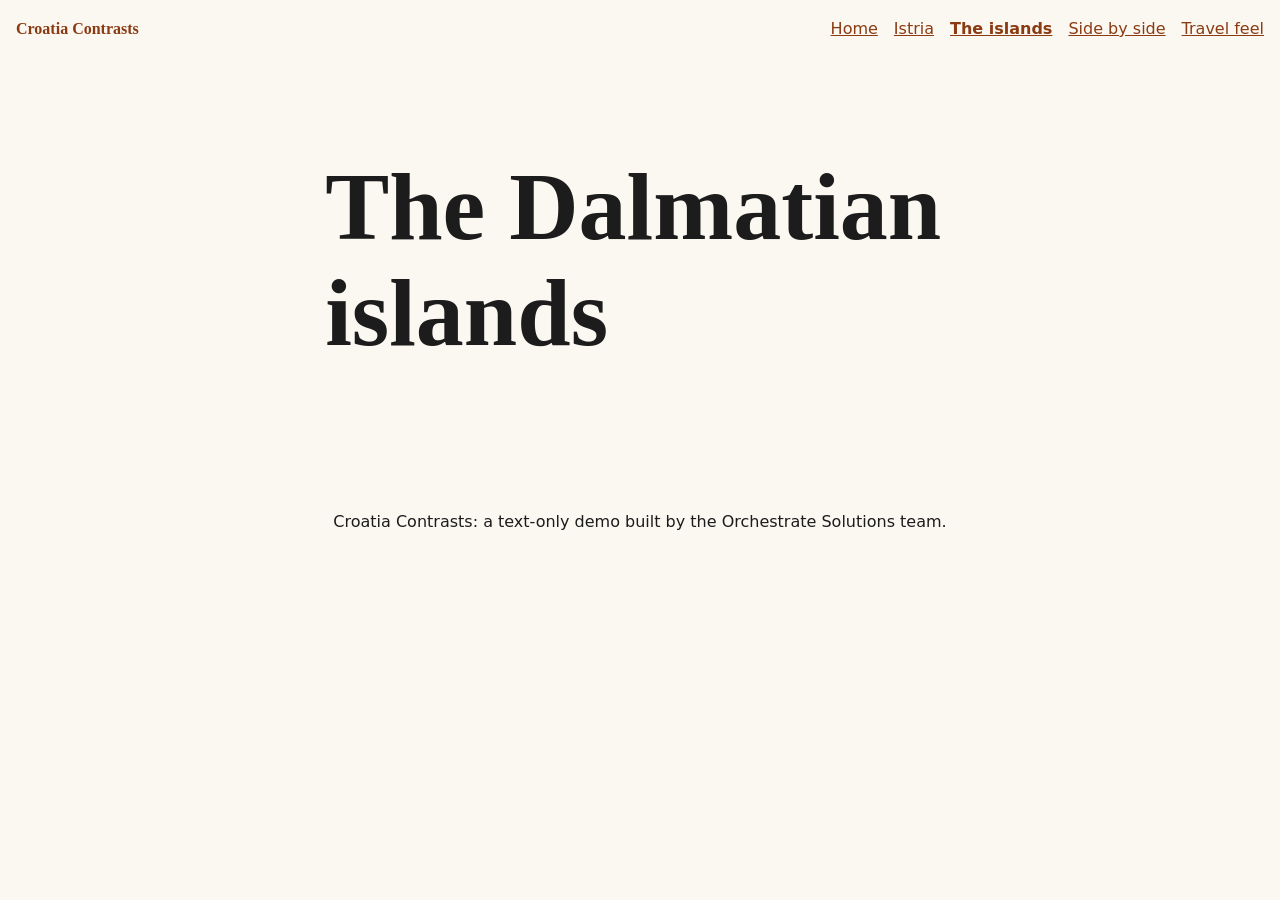
==== pages/islands.html @ eb0df113 "Scaffold: pages, styles and scripts" ====
<!doctype html>
<html lang="en">
<head>
<meta charset="utf-8">
<meta name="viewport" content="width=device-width, initial-scale=1">
<title>The Dalmatian islands | Croatia Contrasts</title>
<meta name="description" content="The southern islands: karst, sea, ferries, island pace.">
<link rel="stylesheet" href="../css/tokens.css">
<link rel="stylesheet" href="../css/layout.css">
<link rel="stylesheet" href="../css/site.css">
</head>
<body>
<a class="skip-link" href="#main">Skip to content</a>
<header class="site-header">
<a class="brand" href="../index.html">Croatia Contrasts</a>
<nav aria-label="Main"><ul><li><a href="../index.html">Home</a></li><li><a href="istria.html">Istria</a></li><li><a href="islands.html" aria-current="page">The islands</a></li><li><a href="side-by-side.html">Side by side</a></li><li><a href="travel-feel.html">Travel feel</a></li></ul></nav>
</header>
<main id="main">
<h1>The Dalmatian islands</h1>
<!-- TODO(build.fullstack): content for this page. Text only: no images, SVG or icon files. -->
</main>
<footer class="site-footer"><p>Croatia Contrasts: a text-only demo built by the Orchestrate Solutions team.</p></footer>
<script src="../js/nav.js" defer></script>
<script src="../js/app.js" defer></script>
</body>
</html>
---- css/tokens.css ----
/* Design tokens (owner: Designer). Typography only: system fonts, no images. */
:root {
  --font-display: Georgia, "Times New Roman", serif;
  --font-body: system-ui, -apple-system, "Segoe UI", Roboto, sans-serif;
  --color-bg: #fbf8f2;
  --color-text: #1c1c1c;
  --color-istria: #4a5d23;
  --color-islands: #0b5d7a;
  --color-accent: #8a3b12;
  --space-1: .5rem;
  --space-2: 1rem;
  --space-3: 2rem;
  --space-4: 4rem;
  --measure: 65ch;
}
---- css/layout.css ----
/* Page shell layout (owner: UI/UX). */
* { box-sizing: border-box; }
body { margin: 0; }
.skip-link { position: absolute; left: -999px; top: 0; }
.skip-link:focus { left: var(--space-1); background: var(--color-bg); padding: var(--space-1); z-index: 10; }
.site-header { display: flex; flex-wrap: wrap; gap: var(--space-2); align-items: center; justify-content: space-between; padding: var(--space-2); }
.site-header ul { display: flex; flex-wrap: wrap; gap: var(--space-2); list-style: none; margin: 0; padding: 0; }
main { max-width: var(--measure); margin: 0 auto; padding: var(--space-3) var(--space-2); }
.site-footer { padding: var(--space-3) var(--space-2); text-align: center; }
---- css/site.css ----
/* Base look and shared text effects (owner: Lead Dev). */
body { font-family: var(--font-body); background: var(--color-bg); color: var(--color-text); line-height: 1.6; }
h1, h2, h3 { font-family: var(--font-display); line-height: 1.1; }
h1 { font-size: clamp(2.5rem, 9vw, 6rem); }
a { color: var(--color-accent); }
a:focus-visible { outline: 3px solid currentColor; outline-offset: 3px; }
.brand { font-family: var(--font-display); font-weight: 700; text-decoration: none; }
[aria-current="page"] { font-weight: 700; }
/* Scroll reveal: app.js adds .is-visible. Content stays visible without JS. */
.js .reveal { opacity: 0; transform: translateY(1.5rem); transition: opacity .8s ease, transform .8s ease; }
.js .reveal.is-visible { opacity: 1; transform: none; }
@media (prefers-reduced-motion: reduce) {
  .js .reveal { opacity: 1; transform: none; transition: none; }
  * { animation: none !important; scroll-behavior: auto !important; }
}
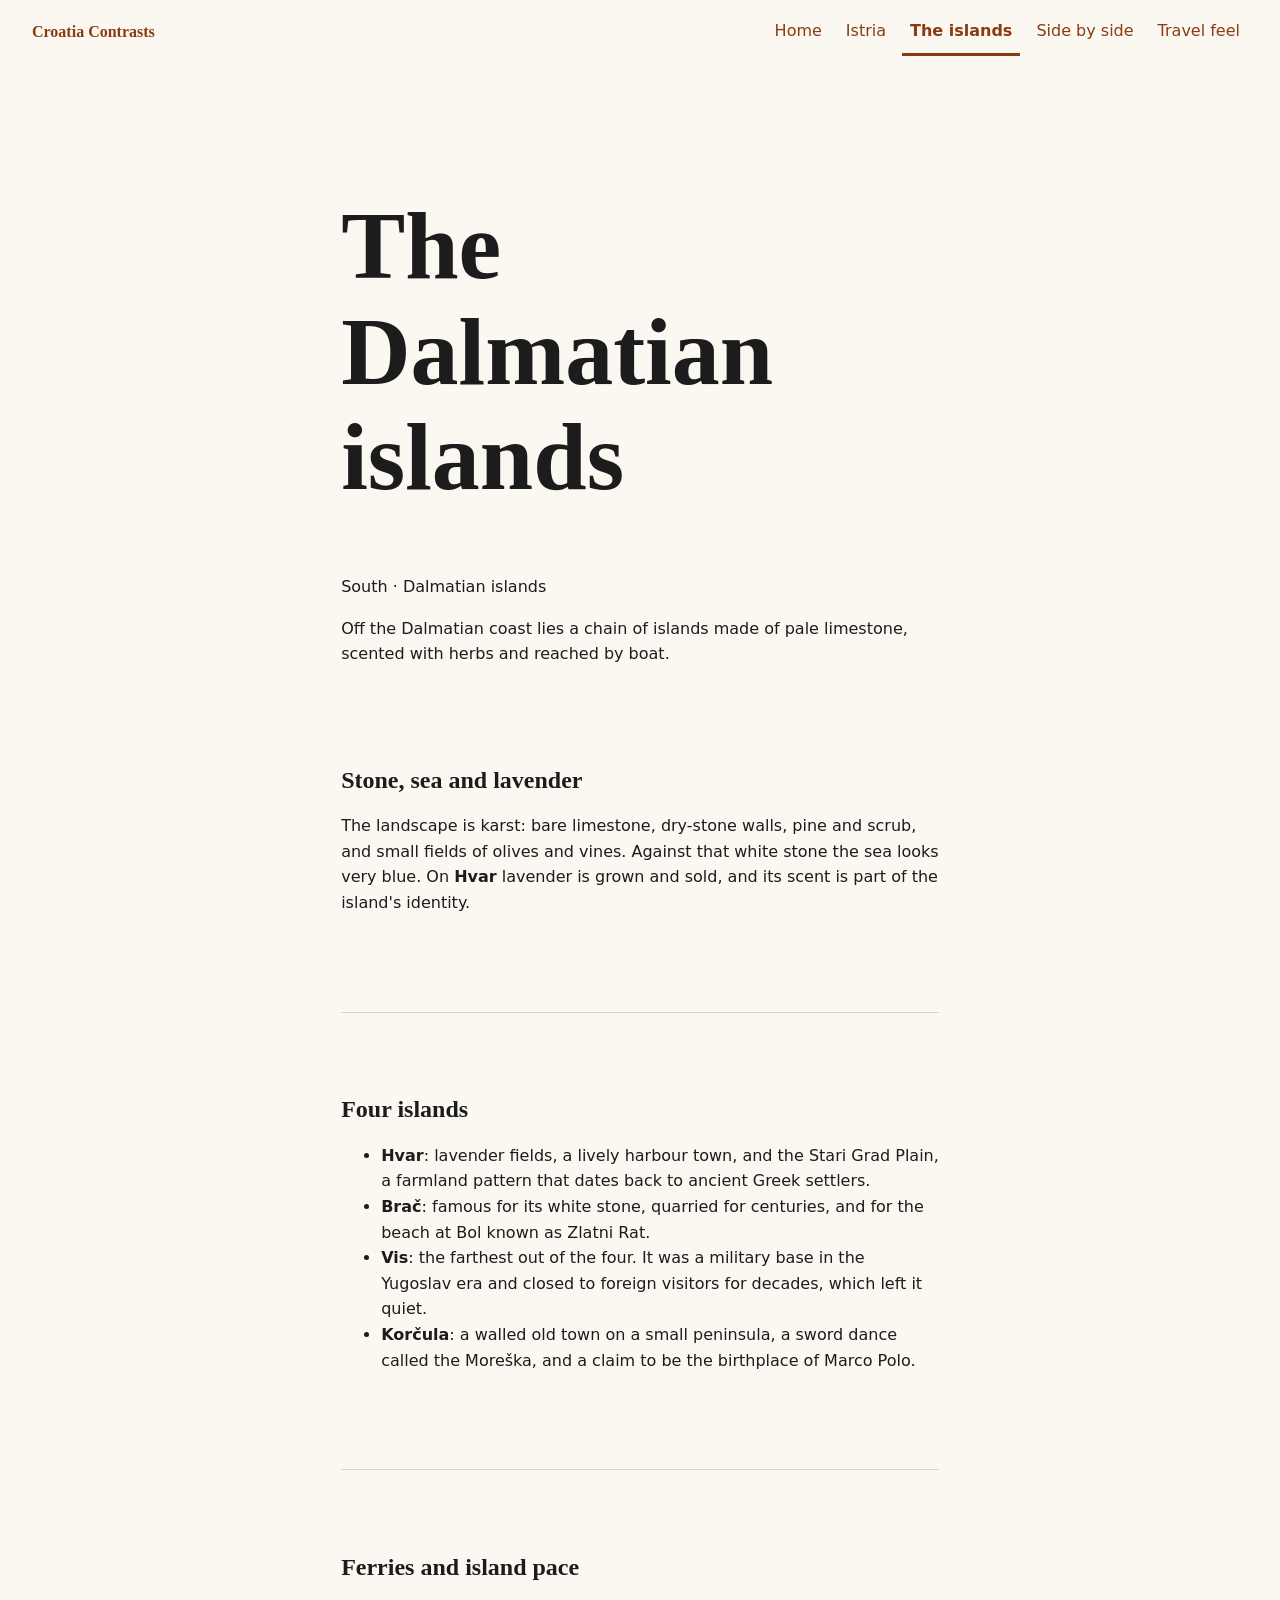
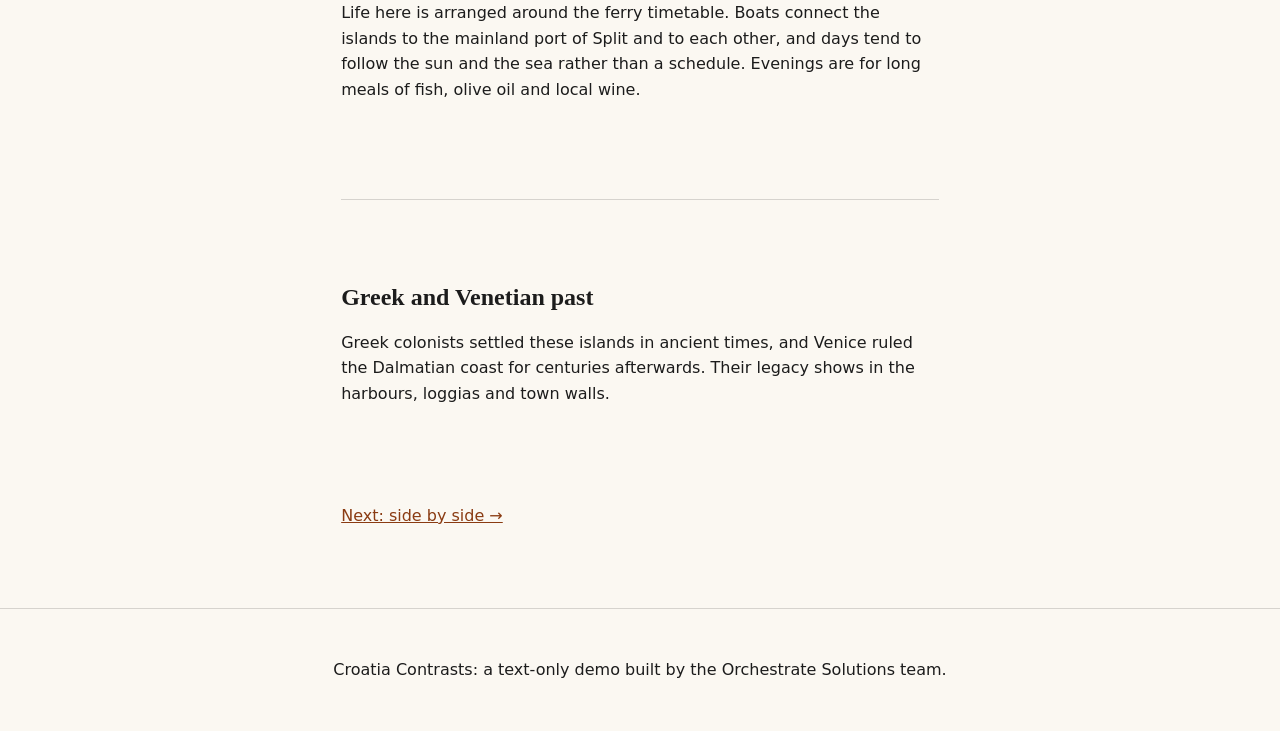
==== commit 6940e924: "Write Dalmatian islands page" ====
--- a/pages/islands.html
+++ b/pages/islands.html
@@ -17,7 +17,30 @@
 </header>
 <main id="main">
 <h1>The Dalmatian islands</h1>
-<!-- TODO(build.fullstack): content for this page. Text only: no images, SVG or icon files. -->
+<p class="eyebrow">South · Dalmatian islands</p>
+<p class="lead">Off the Dalmatian coast lies a chain of islands made of pale limestone, scented with herbs and reached by boat.</p>
+<section class="section reveal">
+<h2>Stone, sea and lavender</h2>
+<p>The landscape is karst: bare limestone, dry-stone walls, pine and scrub, and small fields of olives and vines. Against that white stone the sea looks very blue. On <strong>Hvar</strong> lavender is grown and sold, and its scent is part of the island's identity.</p>
+</section>
+<section class="section reveal">
+<h2>Four islands</h2>
+<ul>
+<li><strong>Hvar</strong>: lavender fields, a lively harbour town, and the Stari Grad Plain, a farmland pattern that dates back to ancient Greek settlers.</li>
+<li><strong>Brač</strong>: famous for its white stone, quarried for centuries, and for the beach at Bol known as Zlatni Rat.</li>
+<li><strong>Vis</strong>: the farthest out of the four. It was a military base in the Yugoslav era and closed to foreign visitors for decades, which left it quiet.</li>
+<li><strong>Korčula</strong>: a walled old town on a small peninsula, a sword dance called the Moreška, and a claim to be the birthplace of Marco Polo.</li>
+</ul>
+</section>
+<section class="section reveal">
+<h2>Ferries and island pace</h2>
+<p>Life here is arranged around the ferry timetable. Boats connect the islands to the mainland port of Split and to each other, and days tend to follow the sun and the sea rather than a schedule. Evenings are for long meals of fish, olive oil and local wine.</p>
+</section>
+<section class="section reveal">
+<h2>Greek and Venetian past</h2>
+<p>Greek colonists settled these islands in ancient times, and Venice ruled the Dalmatian coast for centuries afterwards. Their legacy shows in the harbours, loggias and town walls.</p>
+</section>
+<p><a href="side-by-side.html">Next: side by side &rarr;</a></p>
 </main>
 <footer class="site-footer"><p>Croatia Contrasts: a text-only demo built by the Orchestrate Solutions team.</p></footer>
 <script src="../js/nav.js" defer></script>
--- a/css/layout.css
+++ b/css/layout.css
@@ -1,9 +1,51 @@
-/* Page shell layout (owner: UI/UX). */
+/* Page shell layout (owner: UI/UX). Mobile first. */
 * { box-sizing: border-box; }
-body { margin: 0; }
+html { scroll-behavior: smooth; }
+body { margin: 0; min-height: 100vh; display: flex; flex-direction: column; overflow-wrap: break-word; }
+main { flex: 1; }
+
 .skip-link { position: absolute; left: -999px; top: 0; }
-.skip-link:focus { left: var(--space-1); background: var(--color-bg); padding: var(--space-1); z-index: 10; }
-.site-header { display: flex; flex-wrap: wrap; gap: var(--space-2); align-items: center; justify-content: space-between; padding: var(--space-2); }
-.site-header ul { display: flex; flex-wrap: wrap; gap: var(--space-2); list-style: none; margin: 0; padding: 0; }
-main { max-width: var(--measure); margin: 0 auto; padding: var(--space-3) var(--space-2); }
-.site-footer { padding: var(--space-3) var(--space-2); text-align: center; }
+.skip-link:focus { left: var(--space-1); top: var(--space-1); background: var(--color-bg); color: var(--color-text); padding: var(--space-1) var(--space-2); border: 2px solid currentColor; z-index: 20; }
+
+.site-header { display: flex; flex-direction: column; gap: var(--space-1); padding: var(--space-1) var(--space-2); position: sticky; top: 0; z-index: 10; background: var(--color-bg); border-bottom: 1px solid transparent; transition: border-color .3s ease; }
+.site-header.is-scrolled { border-bottom-color: currentColor; }
+.site-header ul { display: flex; flex-wrap: wrap; gap: 0 var(--space-1); list-style: none; margin: 0; padding: 0; }
+.site-header nav a { display: inline-block; padding: .6rem .5rem; min-height: 44px; text-decoration: none; border-bottom: 3px solid transparent; }
+.site-header nav a:hover { border-bottom-color: var(--color-accent); }
+.site-header nav a[aria-current="page"] { border-bottom-color: currentColor; }
+.brand { display: inline-block; padding: .4rem 0; }
+
+main { width: 100%; max-width: var(--measure); margin: 0 auto; padding: var(--space-3) var(--space-2); }
+main > * + * { margin-top: var(--space-2); }
+main.wide, main:has(.stage), main:has(.split) { max-width: 72rem; }
+
+/* Text-animation containers. Content must stay readable with no JS and no motion. */
+.stage { min-height: 70vh; display: flex; flex-direction: column; justify-content: center; padding: var(--space-4) 0; overflow: hidden; }
+.kinetic { display: block; max-width: 100%; overflow: hidden; }
+.kinetic .word, .kinetic .char { display: inline-block; }
+.section { padding: var(--space-4) 0; }
+.section + .section { border-top: 1px solid rgba(0,0,0,.15); }
+.pin-text { position: sticky; top: 5rem; }
+
+/* Two coasts side by side: stacked on phones, columns from tablet up. */
+.split { display: grid; grid-template-columns: 1fr; gap: var(--space-3); }
+.split > * { min-width: 0; padding: var(--space-2); border-top: 6px solid currentColor; }
+.split > .istria { color: var(--color-istria); }
+.split > .islands { color: var(--color-islands); }
+.split > * > * { color: var(--color-text); }
+.split > * > :is(h2, h3) { color: inherit; }
+
+.site-footer { padding: var(--space-3) var(--space-2); text-align: center; border-top: 1px solid rgba(0,0,0,.15); }
+
+@media (min-width: 40rem) {
+  .site-header { flex-direction: row; align-items: center; justify-content: space-between; padding: var(--space-1) var(--space-3); }
+  main { padding: var(--space-4) var(--space-3); }
+}
+@media (min-width: 56rem) {
+  .split { grid-template-columns: 1fr 1fr; gap: var(--space-4); }
+}
+@media (prefers-reduced-motion: reduce) {
+  html { scroll-behavior: auto; }
+  .site-header { transition: none; }
+}
+@media print { .site-header, .skip-link { position: static; } }
